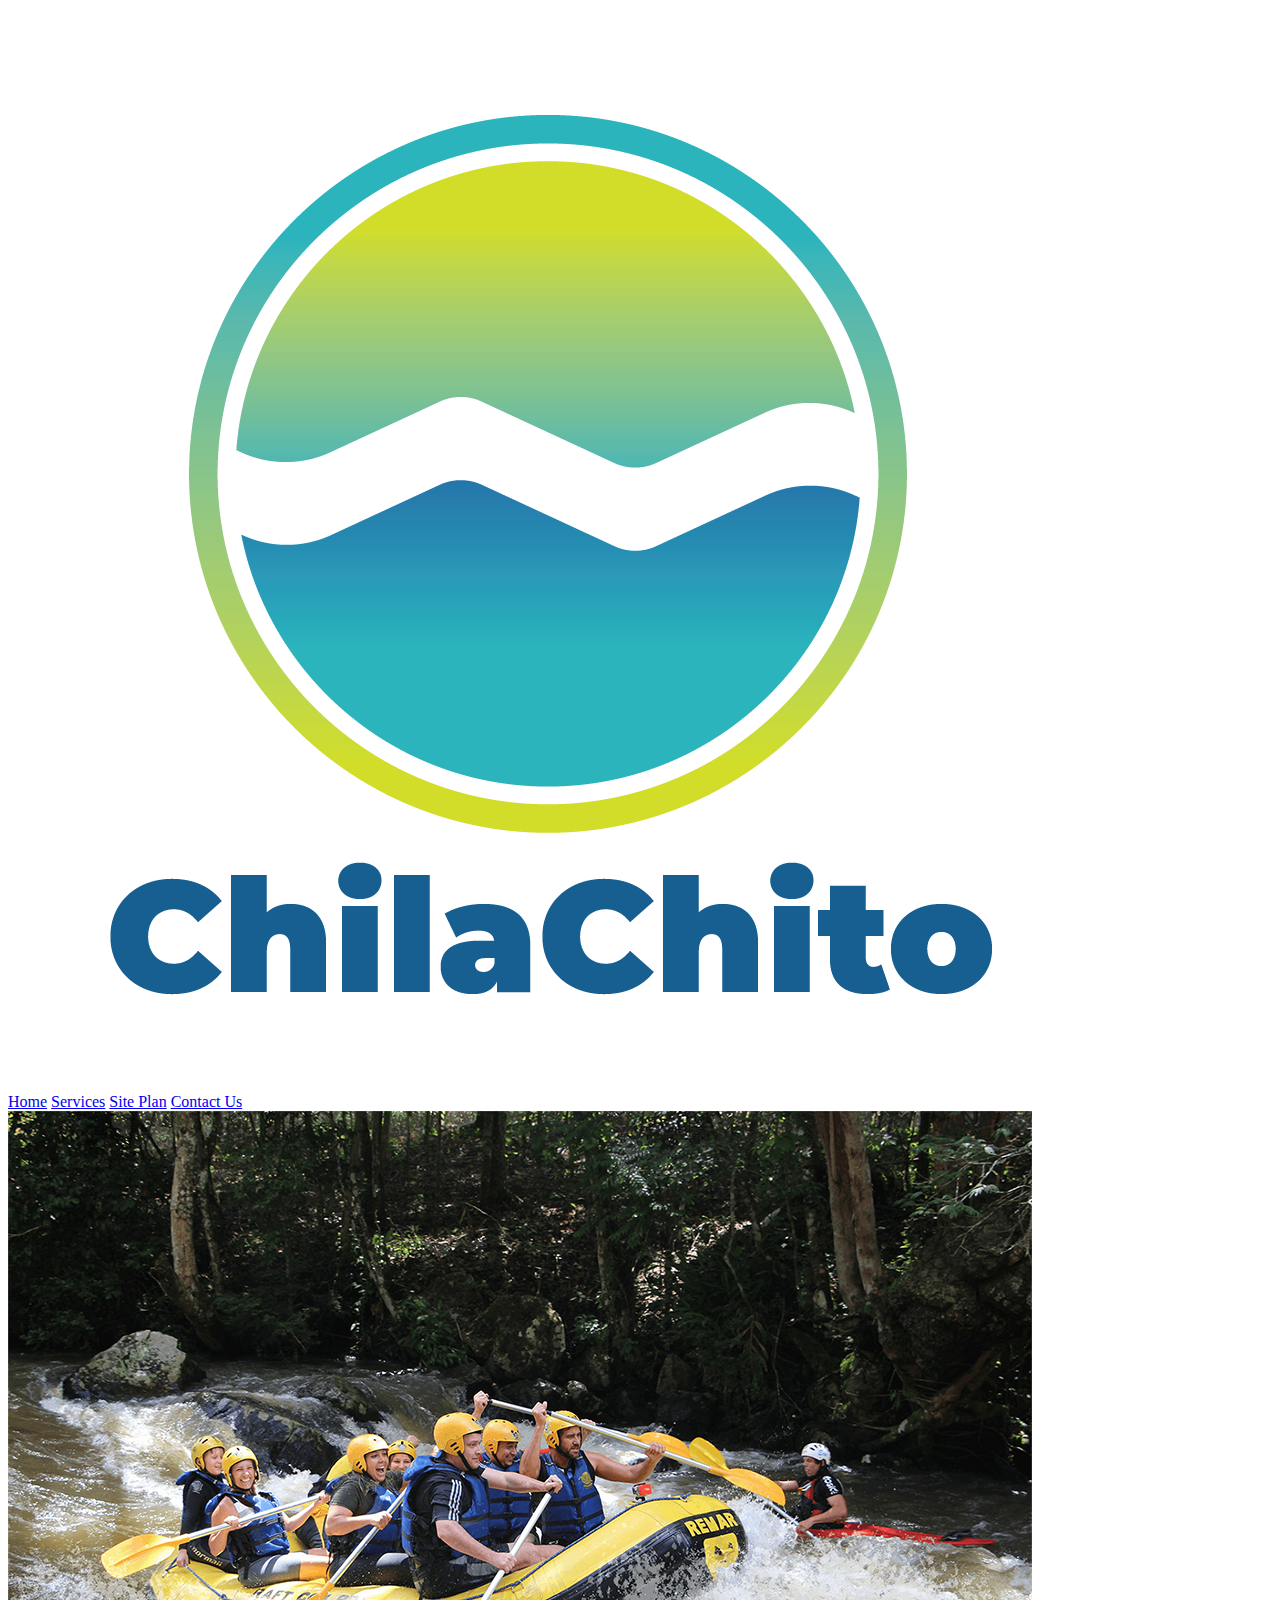
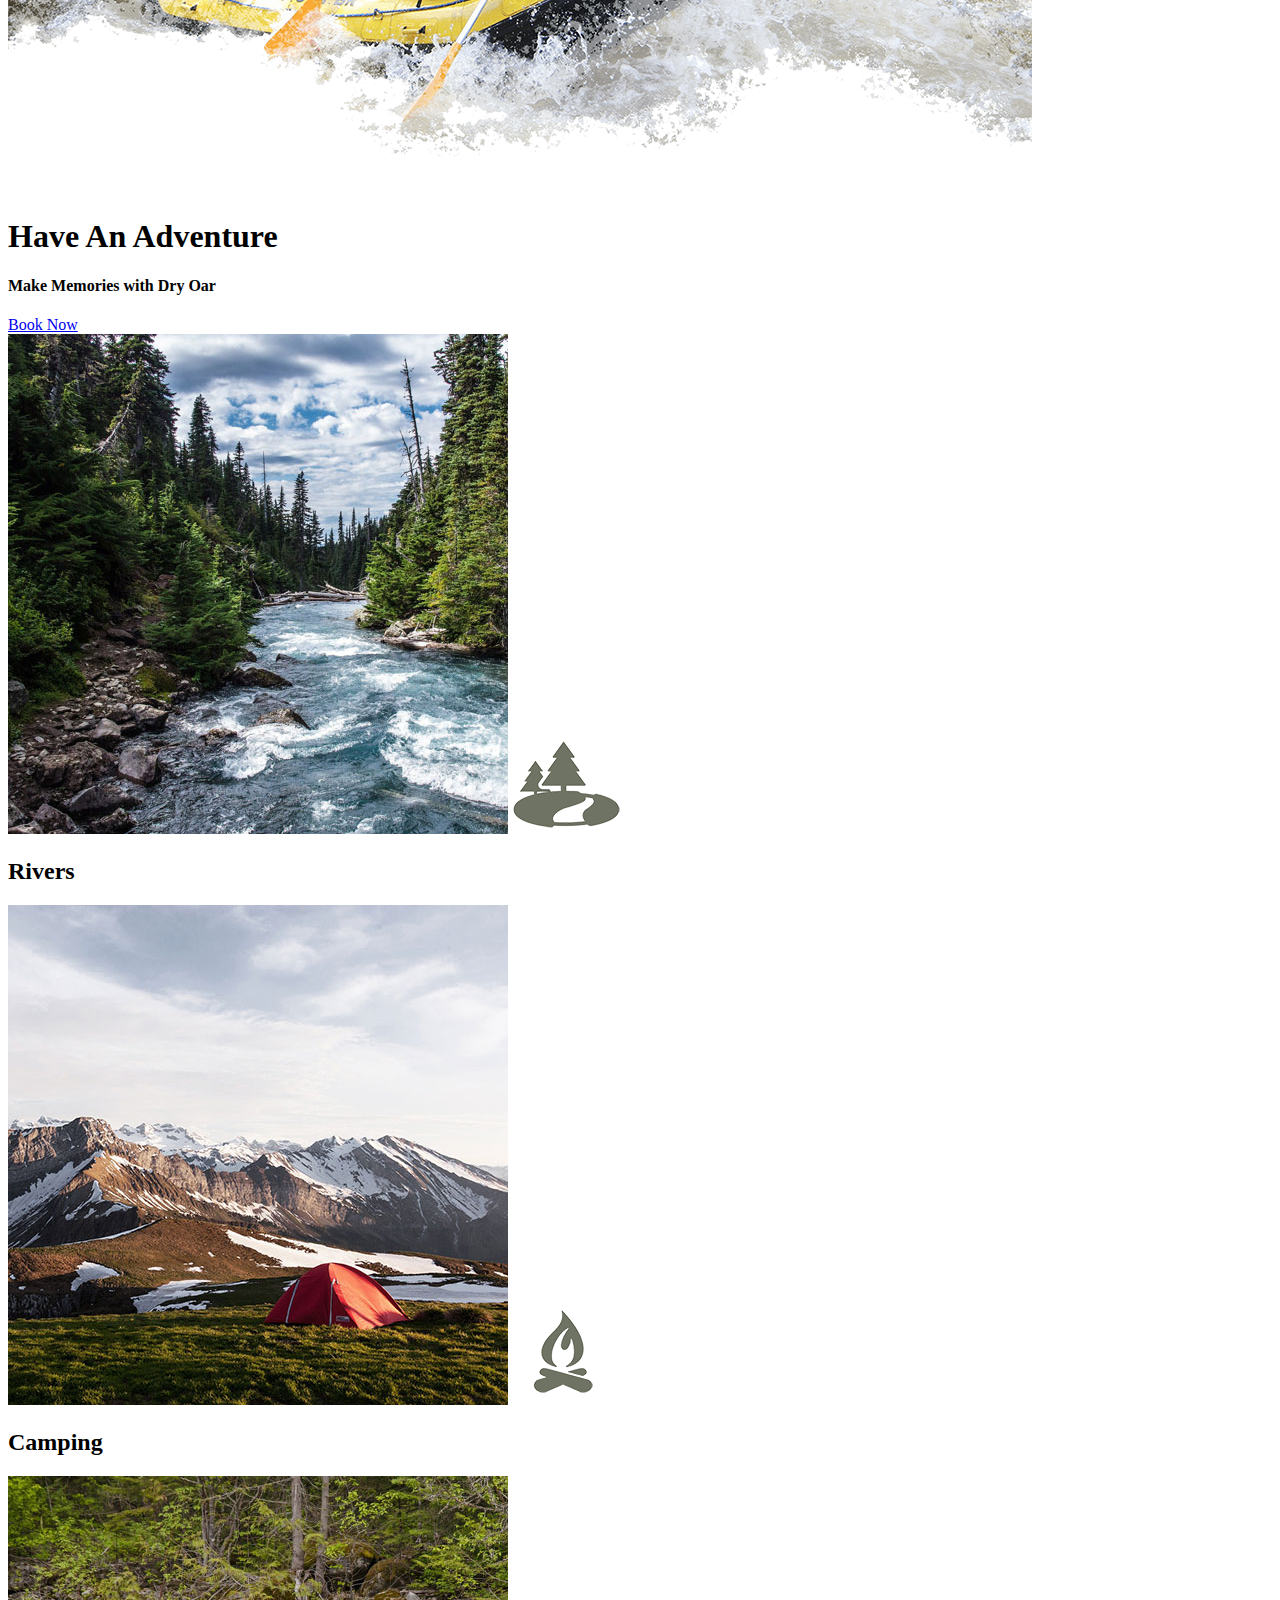
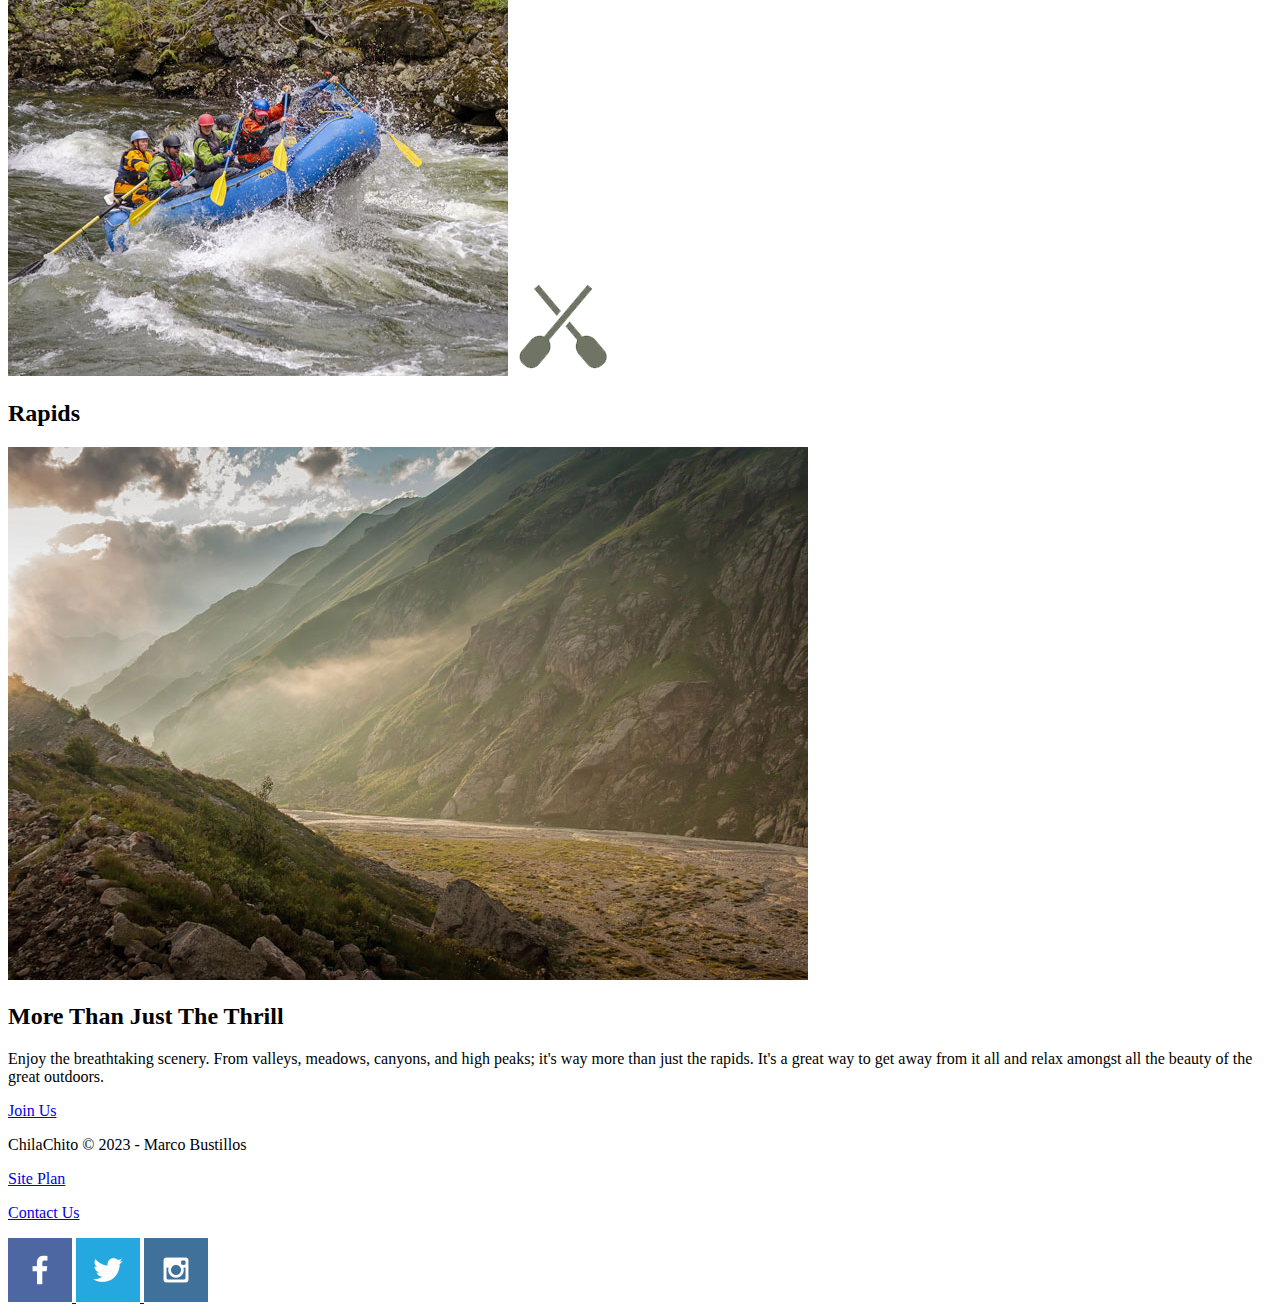
==== wwr/index.html @ 16c6e82c "Week 02 working in the index.html layout" ====
<!DOCTYPE html>
<html lang="en">
<head>
  <meta charset="UTF-8">
  <meta http-equiv="X-UA-Compatible" content="IE=edge">
  <meta name="viewport" content="width=device-width, initial-scale=1.0">
  <title>ChilaChito | Home</title>
</head>
<body>
  <header>
    <a href="index.html">
      <img src="img/logo.png" alt="ChilaChito Logo" class="logo">
    </a>
    <nav>
      <a href="index.html">Home</a>
      <a href="#">Services</a>
      <a href="site-plan-rafting.html">Site Plan</a>
      <a href="contactus.html">Contact Us</a>
    </nav>
  </header>
  <div id="hero">
    <div id="hero-box">
        <img id="hero-img" src="img/hero.png" alt="People enjoying white water rafting">
    </div>
    <section id="hero-msg">
        <h1 class="home-title">Have An Adventure</h1>
        <h4>Make Memories with Dry Oar </h4>
        <div class='button-box'>
            <a class='book' href="contactus.html">Book Now</a>
        </div>
    </section>
  </div>
  <main class="home-grid">
    <section class="rivers-card">
        <img class="card-img" src="img/rivers.jpg" alt="river in forest">
        <img class="icon" src="img/river_icon.png" alt="river icon">
        <h2>Rivers</h2>
    </section>
    <section class="camping-card">
        <img class="card-img" src="img/camping.jpg" alt="tent in mountains">
        <img class="icon" src="img/fire_icon.png" alt="fire icon">
        <h2>Camping</h2>
    </section>
    <section class="rapids-card">
        <img class="card-img" src="img/rapids.jpg" alt="rafting boat">
        <img class="icon" src="img/oars.png" alt="oars icon">
        <h2>Rapids</h2>
    </section>
    <img class="mountains" src="img/mountains.jpg" alt="Misty mountains">
    <section class="msg">
        <h2>More Than Just The Thrill</h2>
        <p>Enjoy the breathtaking scenery. From valleys, meadows, canyons, and high peaks; it's way more than just the rapids. It's a great way to get away from it all and relax amongst all the beauty of the great outdoors. </p>
        <a class='join' href="rivers.html">Join Us</a>
    </section>
  </main>
  <footer>
    <p>ChilaChito &copy; 2023 - Marco Bustillos</p>
    <p><a href="site-plan-rafting.html">Site Plan</a></p>
    <p><a href="contactus.html">Contact Us</a></p>
    <div class="social">
        <a href="https://facebook.com">
            <img src="img/facebook.png" alt="fb icon">
        </a>
        <a href="https://twitter.com">
            <img src="img/twitter.png" alt="twitter icon">
        </a>
        <a href="https://instagram.com">
            <img src="img/instagram.png" alt="instagram icon">
        </a>
    </div>
  </footer>
</body>
</html>
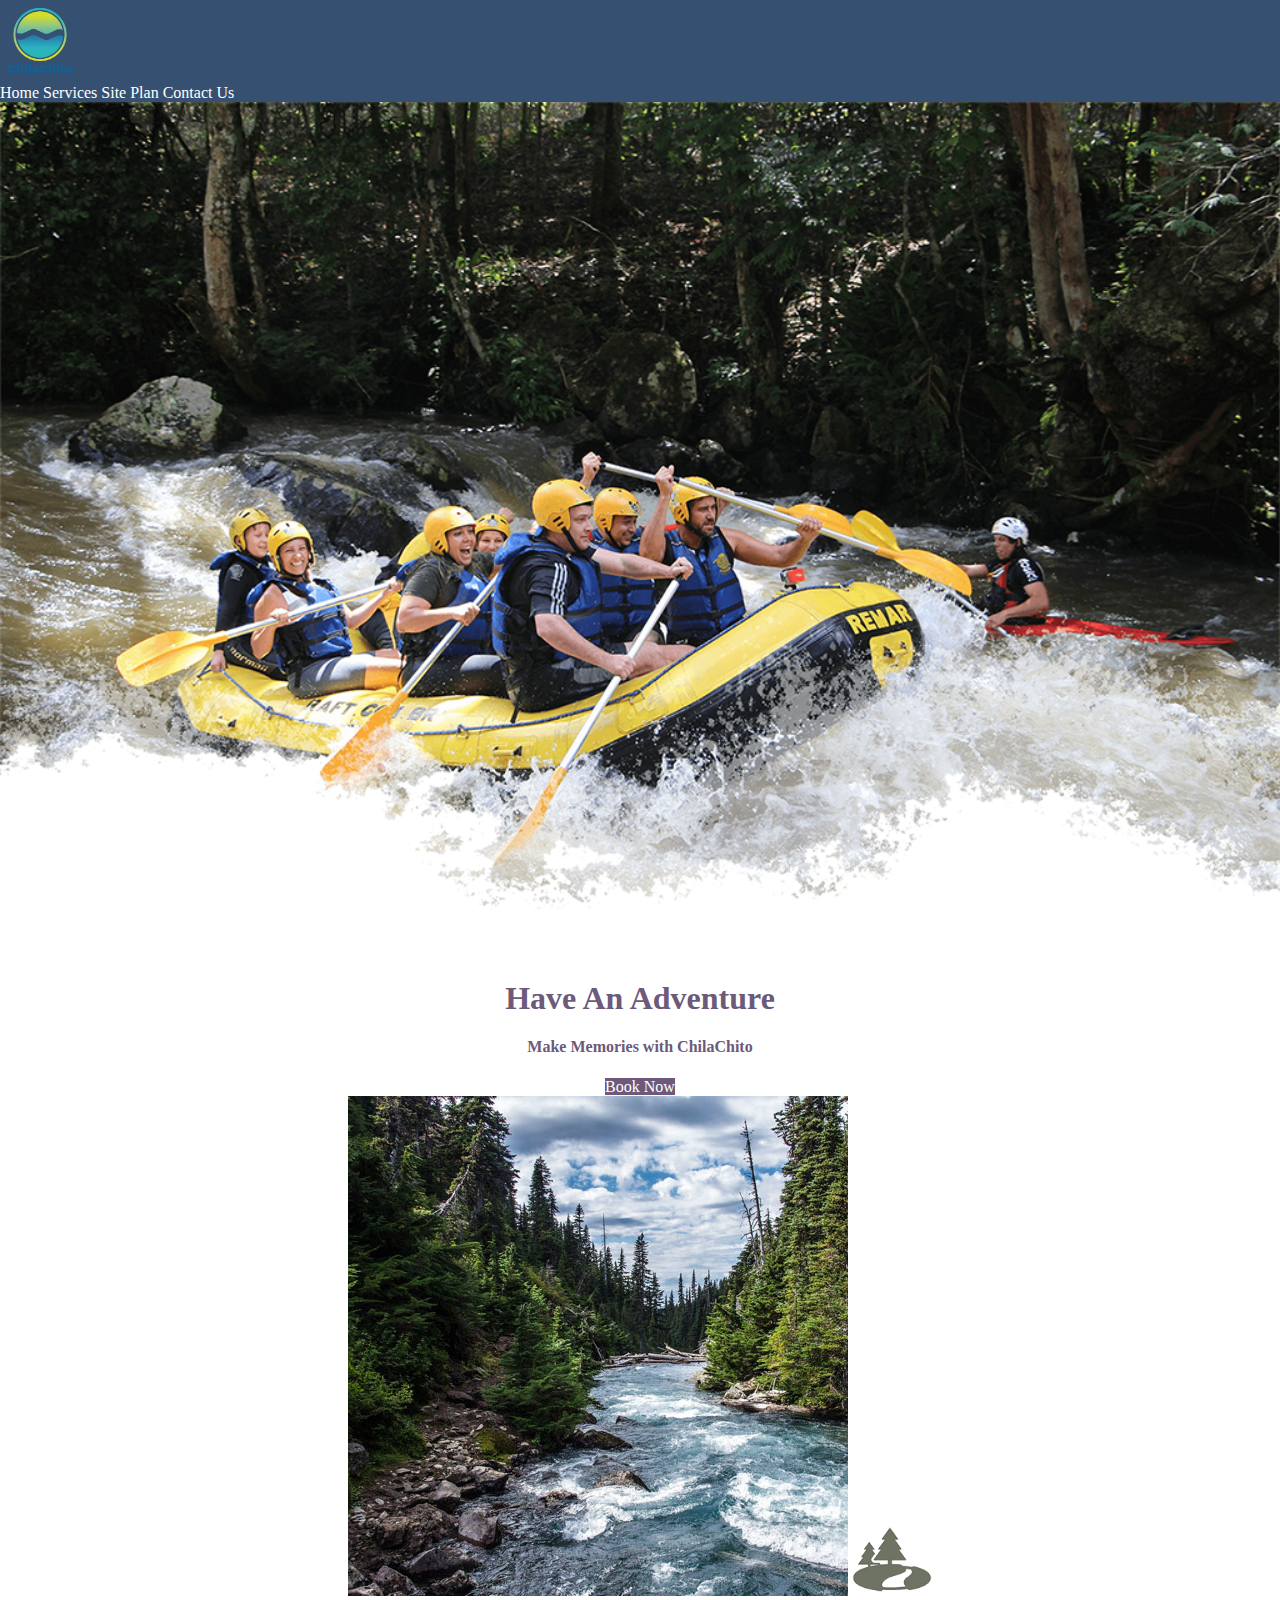
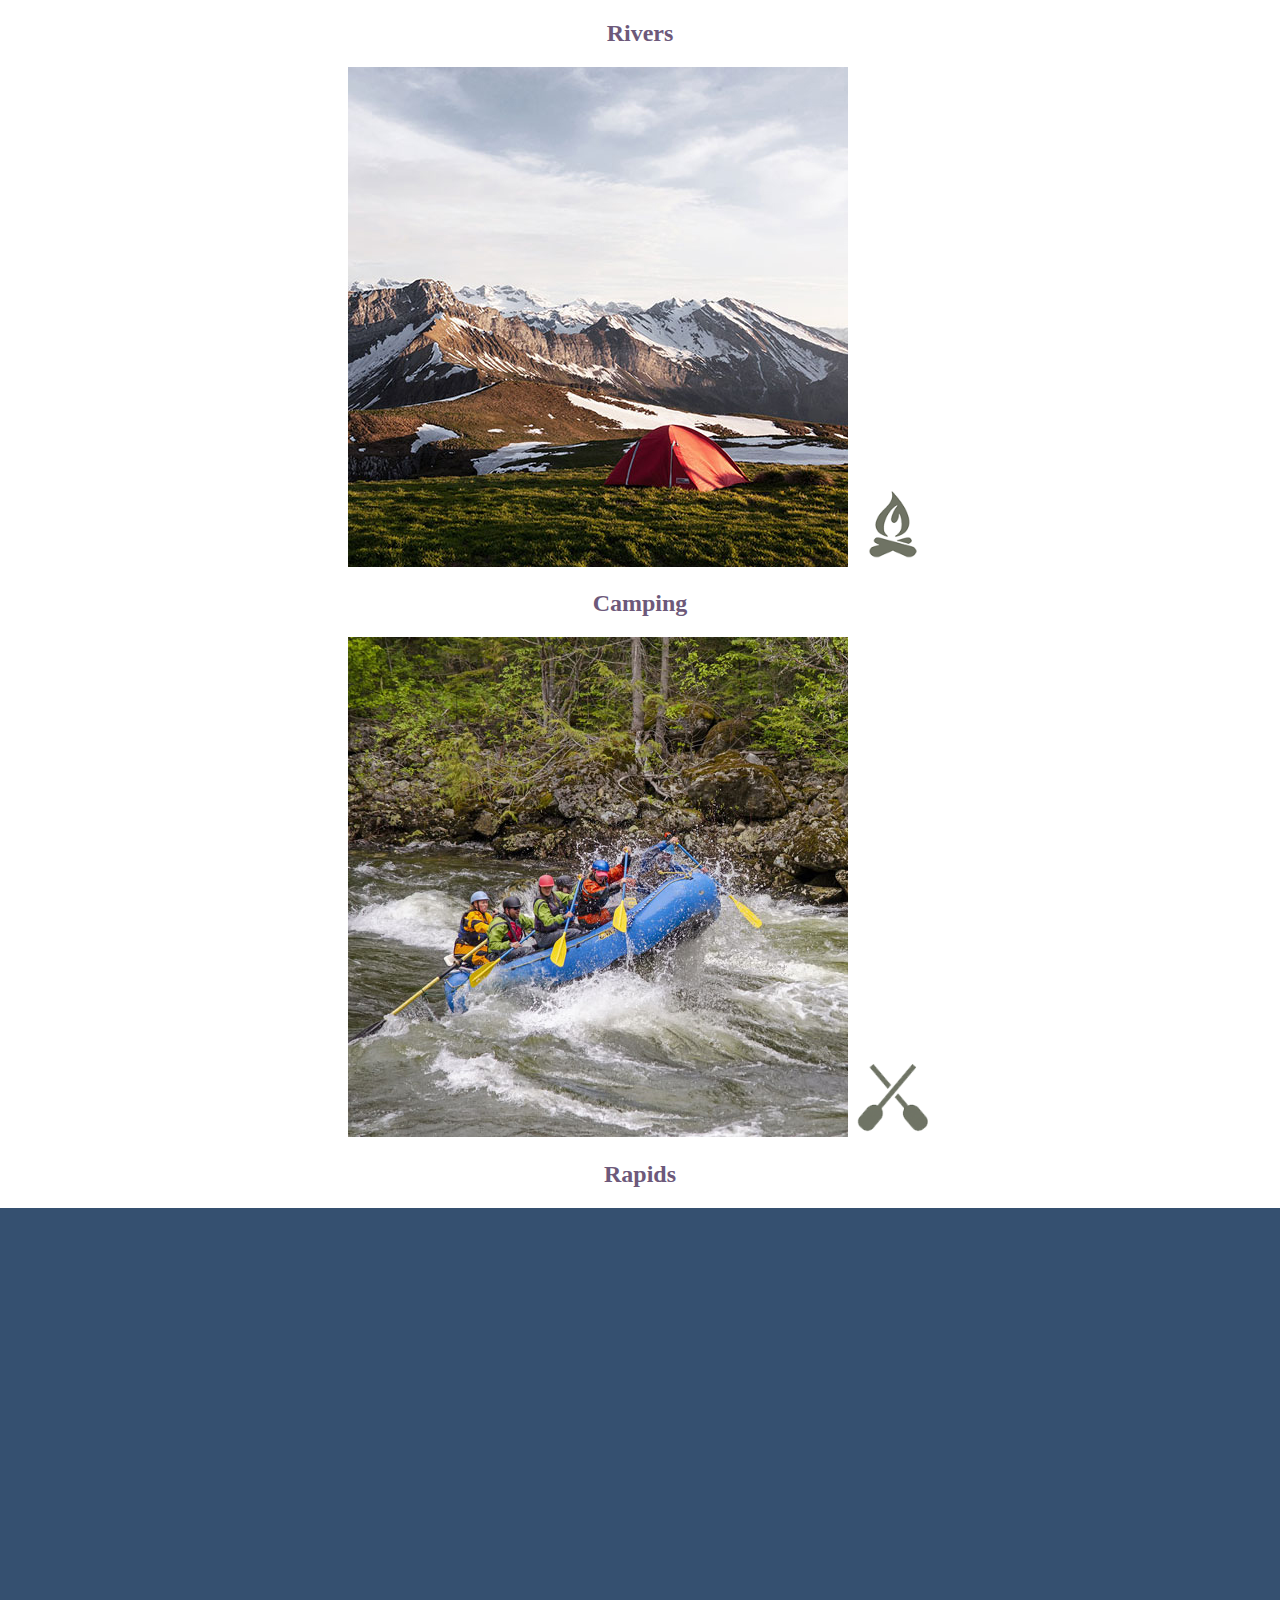
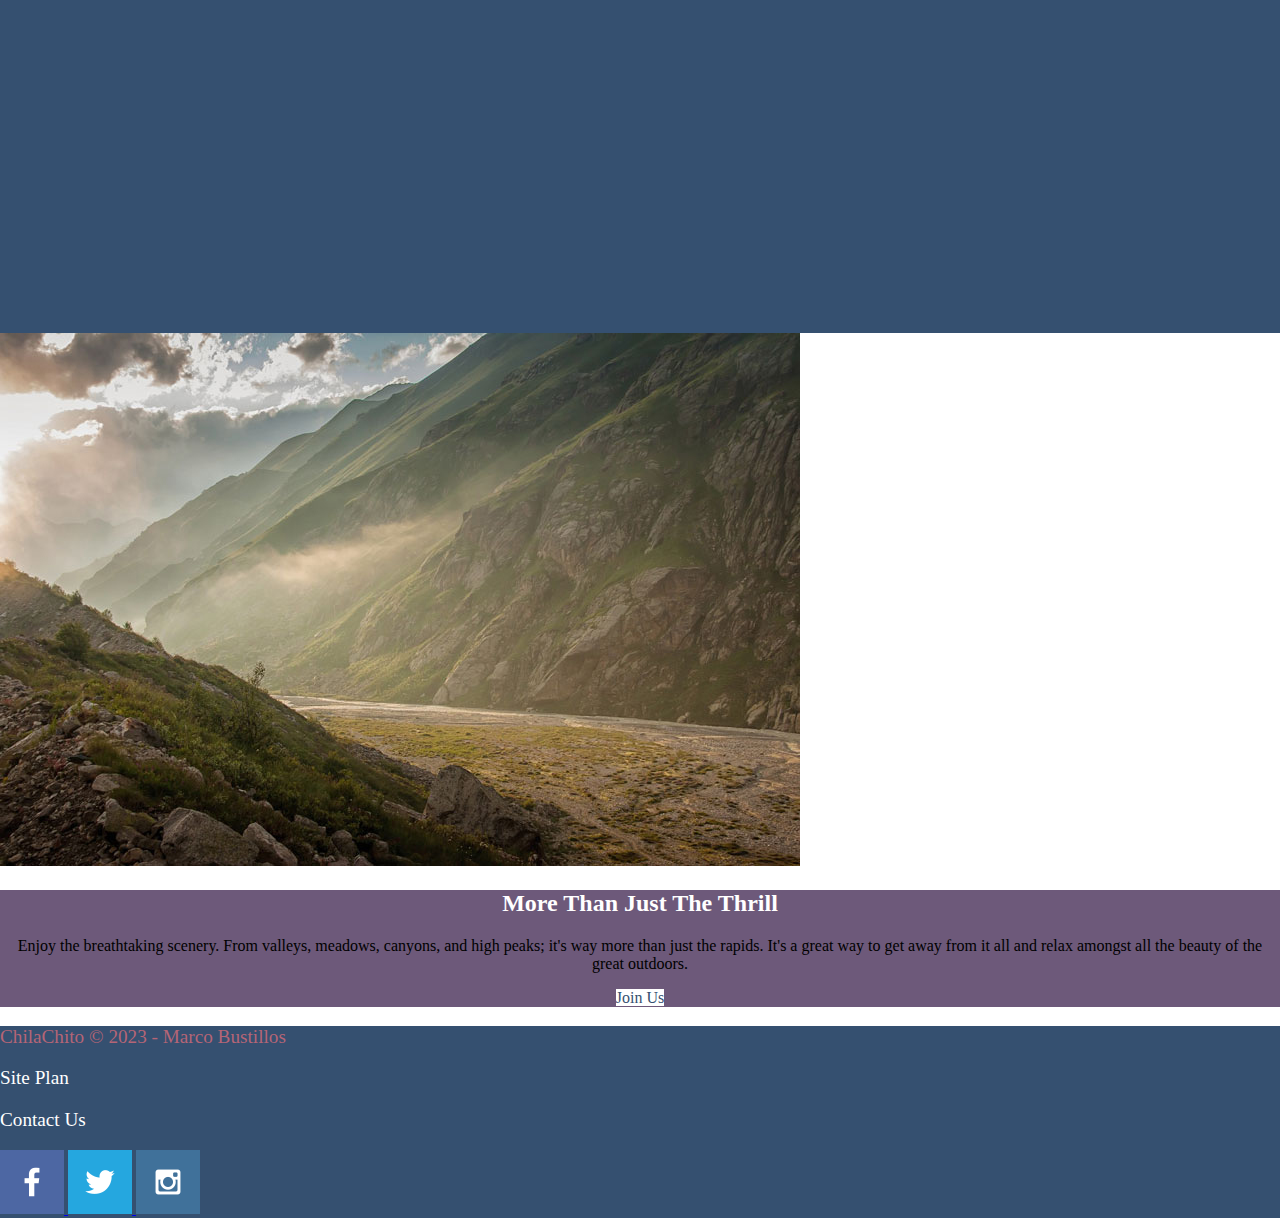
==== commit 604a11f2: "Working on styles of index" ====
--- a/wwr/index.html
+++ b/wwr/index.html
@@ -5,69 +5,73 @@
   <meta http-equiv="X-UA-Compatible" content="IE=edge">
   <meta name="viewport" content="width=device-width, initial-scale=1.0">
   <title>ChilaChito | Home</title>
+  <link rel="stylesheet" href="styles/styles.css">
 </head>
 <body>
-  <header>
-    <a href="index.html">
-      <img src="img/logo.png" alt="ChilaChito Logo" class="logo">
-    </a>
-    <nav>
-      <a href="index.html">Home</a>
-      <a href="#">Services</a>
-      <a href="site-plan-rafting.html">Site Plan</a>
-      <a href="contactus.html">Contact Us</a>
-    </nav>
-  </header>
-  <div id="hero">
-    <div id="hero-box">
-        <img id="hero-img" src="img/hero.png" alt="People enjoying white water rafting">
+  <div id="content">
+    <header>
+      <a href="index.html">
+        <img src="img/logo.png" alt="ChilaChito Logo" class="logo">
+      </a>
+      <nav>
+        <a href="index.html">Home</a>
+        <a href="#">Services</a>
+        <a href="site-plan-rafting.html">Site Plan</a>
+        <a href="contactus.html">Contact Us</a>
+      </nav>
+    </header>
+    <div id="hero">
+      <div id="hero-box">
+          <img id="hero-img" src="img/hero.png" alt="People enjoying white water rafting">
+      </div>
+      <section id="hero-msg">
+          <h1 class="home-title">Have An Adventure</h1>
+          <h4>Make Memories with ChilaChito</h4>
+          <div class='button-box'>
+              <a class='book' href="contactus.html">Book Now</a>
+          </div>
+      </section>
     </div>
-    <section id="hero-msg">
-        <h1 class="home-title">Have An Adventure</h1>
-        <h4>Make Memories with Dry Oar </h4>
-        <div class='button-box'>
-            <a class='book' href="contactus.html">Book Now</a>
-        </div>
-    </section>
+    <main class="home-grid">
+      <section class="rivers-card">
+          <img class="card-img" src="img/rivers.jpg" alt="river in forest">
+          <img class="icon" src="img/river_icon.png" alt="river icon">
+          <h2>Rivers</h2>
+      </section>
+      <section class="camping-card">
+          <img class="card-img" src="img/camping.jpg" alt="tent in mountains">
+          <img class="icon" src="img/fire_icon.png" alt="fire icon">
+          <h2>Camping</h2>
+      </section>
+      <section class="rapids-card">
+          <img class="card-img" src="img/rapids.jpg" alt="rafting boat">
+          <img class="icon" src="img/oars.png" alt="oars icon">
+          <h2>Rapids</h2>
+      </section>
+      <div id="background"></div>
+      <img class="mountains" src="img/mountains.jpg" alt="Misty mountains">
+      <section class="msg">
+          <h2>More Than Just The Thrill</h2>
+          <p>Enjoy the breathtaking scenery. From valleys, meadows, canyons, and high peaks; it's way more than just the rapids. It's a great way to get away from it all and relax amongst all the beauty of the great outdoors. </p>
+          <a class='join' href="rivers.html">Join Us</a>
+      </section>
+    </main>
+    <footer>
+      <p>ChilaChito &copy; 2023 - Marco Bustillos</p>
+      <p><a href="site-plan-rafting.html">Site Plan</a></p>
+      <p><a href="contactus.html">Contact Us</a></p>
+      <div class="social">
+          <a href="https://facebook.com" target="_blank">
+              <img src="img/facebook.png" alt="fb icon">
+          </a>
+          <a href="https://twitter.com" target="_blank">
+              <img src="img/twitter.png" alt="twitter icon">
+          </a>
+          <a href="https://instagram.com" target="_blank">
+              <img src="img/instagram.png" alt="instagram icon">
+          </a>
+      </div>
+    </footer>
   </div>
-  <main class="home-grid">
-    <section class="rivers-card">
-        <img class="card-img" src="img/rivers.jpg" alt="river in forest">
-        <img class="icon" src="img/river_icon.png" alt="river icon">
-        <h2>Rivers</h2>
-    </section>
-    <section class="camping-card">
-        <img class="card-img" src="img/camping.jpg" alt="tent in mountains">
-        <img class="icon" src="img/fire_icon.png" alt="fire icon">
-        <h2>Camping</h2>
-    </section>
-    <section class="rapids-card">
-        <img class="card-img" src="img/rapids.jpg" alt="rafting boat">
-        <img class="icon" src="img/oars.png" alt="oars icon">
-        <h2>Rapids</h2>
-    </section>
-    <img class="mountains" src="img/mountains.jpg" alt="Misty mountains">
-    <section class="msg">
-        <h2>More Than Just The Thrill</h2>
-        <p>Enjoy the breathtaking scenery. From valleys, meadows, canyons, and high peaks; it's way more than just the rapids. It's a great way to get away from it all and relax amongst all the beauty of the great outdoors. </p>
-        <a class='join' href="rivers.html">Join Us</a>
-    </section>
-  </main>
-  <footer>
-    <p>ChilaChito &copy; 2023 - Marco Bustillos</p>
-    <p><a href="site-plan-rafting.html">Site Plan</a></p>
-    <p><a href="contactus.html">Contact Us</a></p>
-    <div class="social">
-        <a href="https://facebook.com">
-            <img src="img/facebook.png" alt="fb icon">
-        </a>
-        <a href="https://twitter.com">
-            <img src="img/twitter.png" alt="twitter icon">
-        </a>
-        <a href="https://instagram.com">
-            <img src="img/instagram.png" alt="instagram icon">
-        </a>
-    </div>
-  </footer>
 </body>
 </html>--- a/wwr/styles/styles.css
+++ b/wwr/styles/styles.css
@@ -0,0 +1,100 @@
+#content {
+  max-width: 1600px;
+  margin: 0 auto;
+}
+
+nav a,
+#hero-msg h1,
+#hero-msg h4,
+.button-box,
+main section {
+  text-align: center;
+}
+
+#background {
+  height: 725px;
+}
+
+body {
+  background: #FFFFFF;
+  margin: 0;
+}
+
+h1,
+h2,
+h3,
+h4,
+h5,
+h6 {
+  color: #6d597a;
+}
+
+header {
+  background: #355070;
+}
+header .logo {
+  width: 80px;
+}
+
+nav a {
+  text-align: center;
+  text-decoration: none;
+  color: #FFFFFF;
+}
+nav a:hover {
+  background: #6d597a;
+}
+
+.icon {
+  width: 80px;
+}
+
+.book,
+.join {
+  background: #6d597a;
+  color: #FFFFFF;
+  text-align: center;
+  text-decoration: none;
+}
+.book:hover,
+.join:hover {
+  background: #b56576;
+}
+
+#hero-img {
+  width: 100%;
+}
+
+#background {
+  background: #355070;
+}
+
+.msg {
+  background: #6d597a;
+}
+.msg h2 {
+  color: #FFFFFF;
+}
+.msg .join {
+  background: #FFFFFF;
+  color: #355070;
+}
+.msg .join:hover {
+  background: #355070;
+  color: #FFFFFF;
+}
+
+footer {
+  background: #355070;
+}
+footer p {
+  color: #b56576;
+  font-size: 1.2em;
+}
+footer p a {
+  color: #FFFFFF;
+  text-decoration: none;
+}
+footer p a:hover {
+  text-decoration: underline;
+}
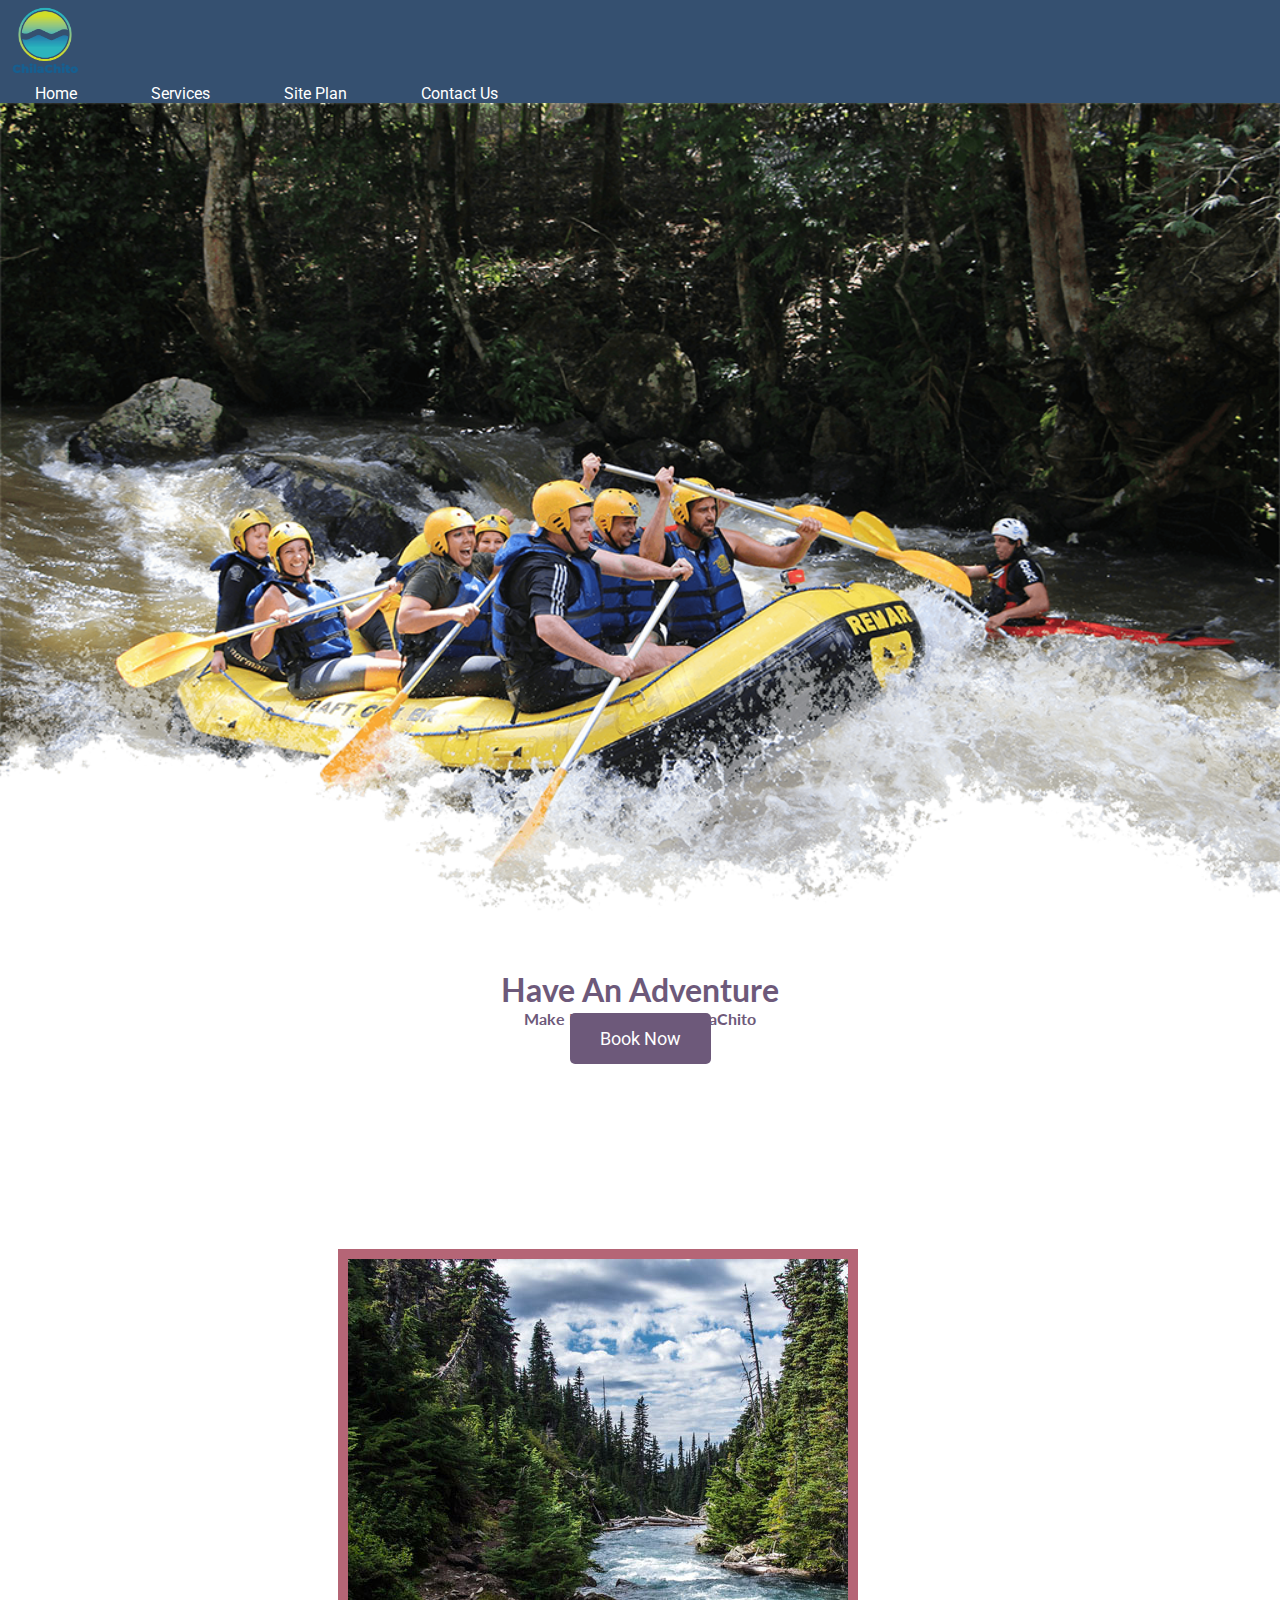
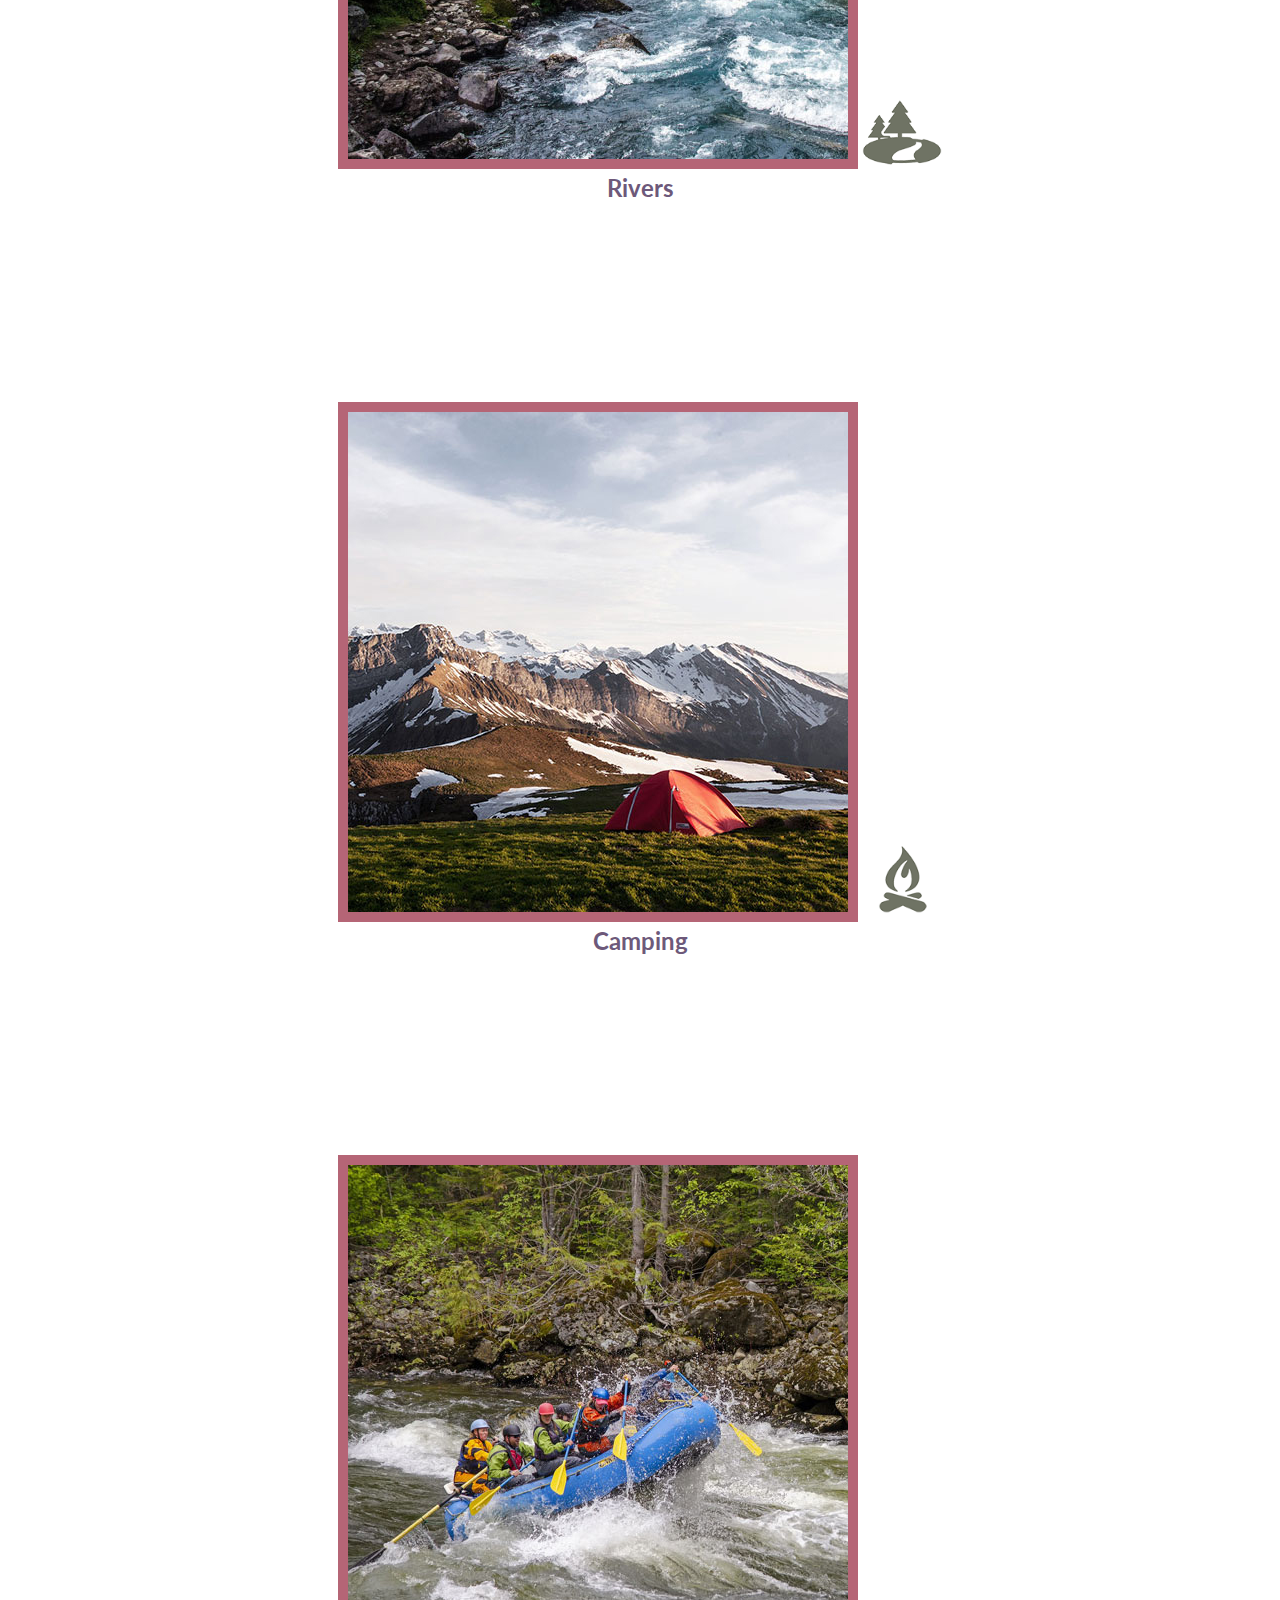
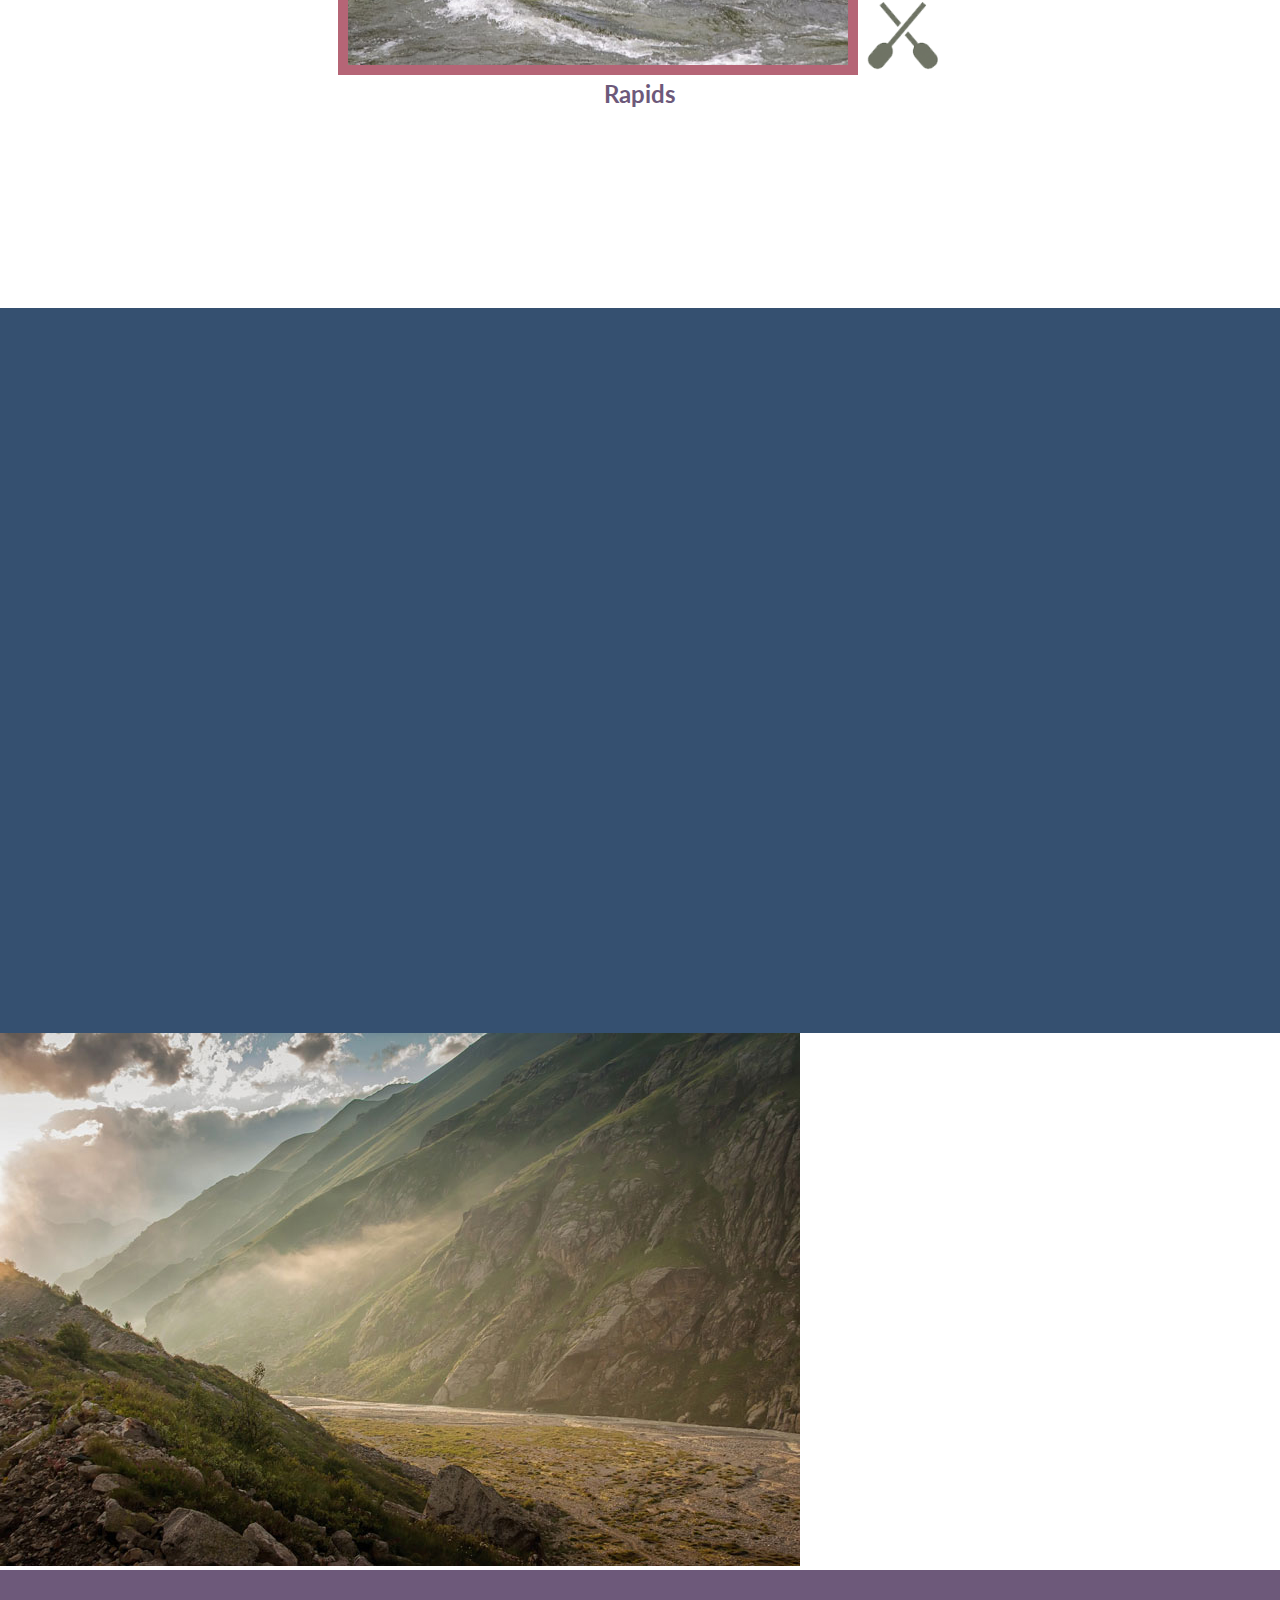
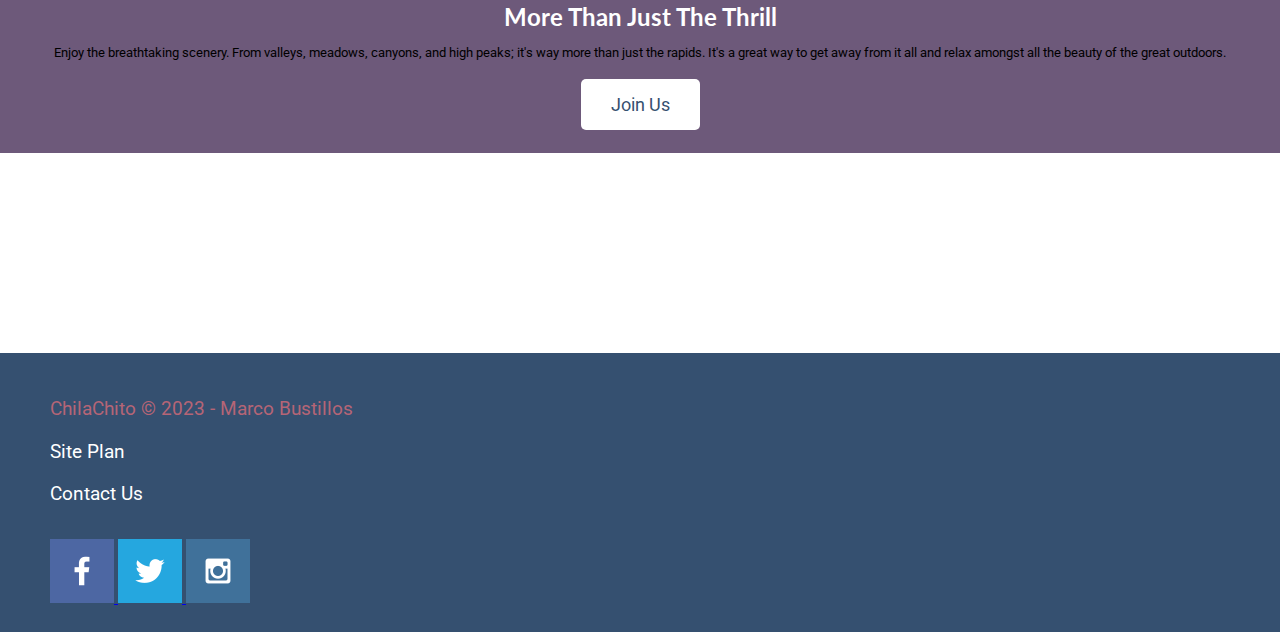
==== commit 14bdfc81: "Week 05 Add Styles" ====
--- a/wwr/index.html
+++ b/wwr/index.html
@@ -10,7 +10,7 @@
 <body>
   <div id="content">
     <header>
-      <a href="index.html">
+      <a href="index.html" id="logo__link">
         <img src="img/logo.png" alt="ChilaChito Logo" class="logo">
       </a>
       <nav>
--- a/wwr/styles/styles.css
+++ b/wwr/styles/styles.css
@@ -1,6 +1,89 @@
+@import url("https://fonts.googleapis.com/css2?family=Lato&family=Roboto&display=swap");
 #content {
   max-width: 1600px;
   margin: 0 auto;
+}
+
+body {
+  background: #FFFFFF;
+  margin: 0;
+  padding: 0;
+  font-family: "Roboto", sans-serif;
+}
+body h1,
+body h2,
+body h3,
+body h4,
+body h5,
+body h6 {
+  color: #6d597a;
+  margin: 0;
+  font-family: "Lato", sans-serif;
+}
+
+header {
+  background: #355070;
+}
+header #logo__link {
+  padding: 5px;
+}
+header .logo {
+  width: 80px;
+}
+header nav a {
+  text-align: center;
+  text-decoration: none;
+  color: #FFFFFF;
+  padding: 35px;
+}
+header nav a:hover {
+  background: #6d597a;
+}
+
+#hero-img {
+  width: 100%;
+}
+
+.home-title {
+  font-size: 2em;
+  margin-top: 10px;
+}
+.home-grid .rivers-card,
+.home-grid .camping-card,
+.home-grid .rapids-card {
+  margin: 200px 0;
+}
+.home-grid .rivers-card .card-img,
+.home-grid .camping-card .card-img,
+.home-grid .rapids-card .card-img {
+  border: 10px solid #b56576;
+}
+.home-grid .icon {
+  width: 80px;
+  padding-top: 10px;
+}
+.home-grid #background {
+  height: 725px;
+}
+.home-grid .msg {
+  background: #6d597a;
+  line-height: 1.5em;
+  padding: 35px;
+}
+.home-grid .msg p {
+  font-size: 0.8em;
+  padding-bottom: 15px;
+}
+.home-grid .msg h2 {
+  color: #FFFFFF;
+}
+.home-grid .msg .join {
+  background: #FFFFFF;
+  color: #355070;
+}
+.home-grid .msg .join:hover {
+  background: #355070;
+  color: #FFFFFF;
 }
 
 nav a,
@@ -11,81 +94,34 @@
   text-align: center;
 }
 
-#background {
-  height: 725px;
-}
-
-body {
-  background: #FFFFFF;
-  margin: 0;
-}
-
-h1,
-h2,
-h3,
-h4,
-h5,
-h6 {
-  color: #6d597a;
-}
-
-header {
-  background: #355070;
-}
-header .logo {
-  width: 80px;
-}
-
-nav a {
-  text-align: center;
-  text-decoration: none;
-  color: #FFFFFF;
-}
-nav a:hover {
-  background: #6d597a;
-}
-
-.icon {
-  width: 80px;
+main section img {
+  box-sizing: border-box;
 }
 
 .book,
 .join {
+  border-radius: 5px;
+  font-size: 18px;
   background: #6d597a;
   color: #FFFFFF;
   text-align: center;
   text-decoration: none;
+  padding: 15px 30px;
+  margin-top: 50px;
 }
 .book:hover,
 .join:hover {
   background: #b56576;
 }
 
-#hero-img {
-  width: 100%;
-}
-
 #background {
   background: #355070;
 }
 
-.msg {
-  background: #6d597a;
-}
-.msg h2 {
-  color: #FFFFFF;
-}
-.msg .join {
-  background: #FFFFFF;
-  color: #355070;
-}
-.msg .join:hover {
-  background: #355070;
-  color: #FFFFFF;
-}
-
 footer {
   background: #355070;
+  padding: 25px 50px;
+  margin-top: 200px;
 }
 footer p {
   color: #b56576;
@@ -98,3 +134,6 @@
 footer p a:hover {
   text-decoration: underline;
 }
+footer .social img {
+  padding-top: 15px;
+}
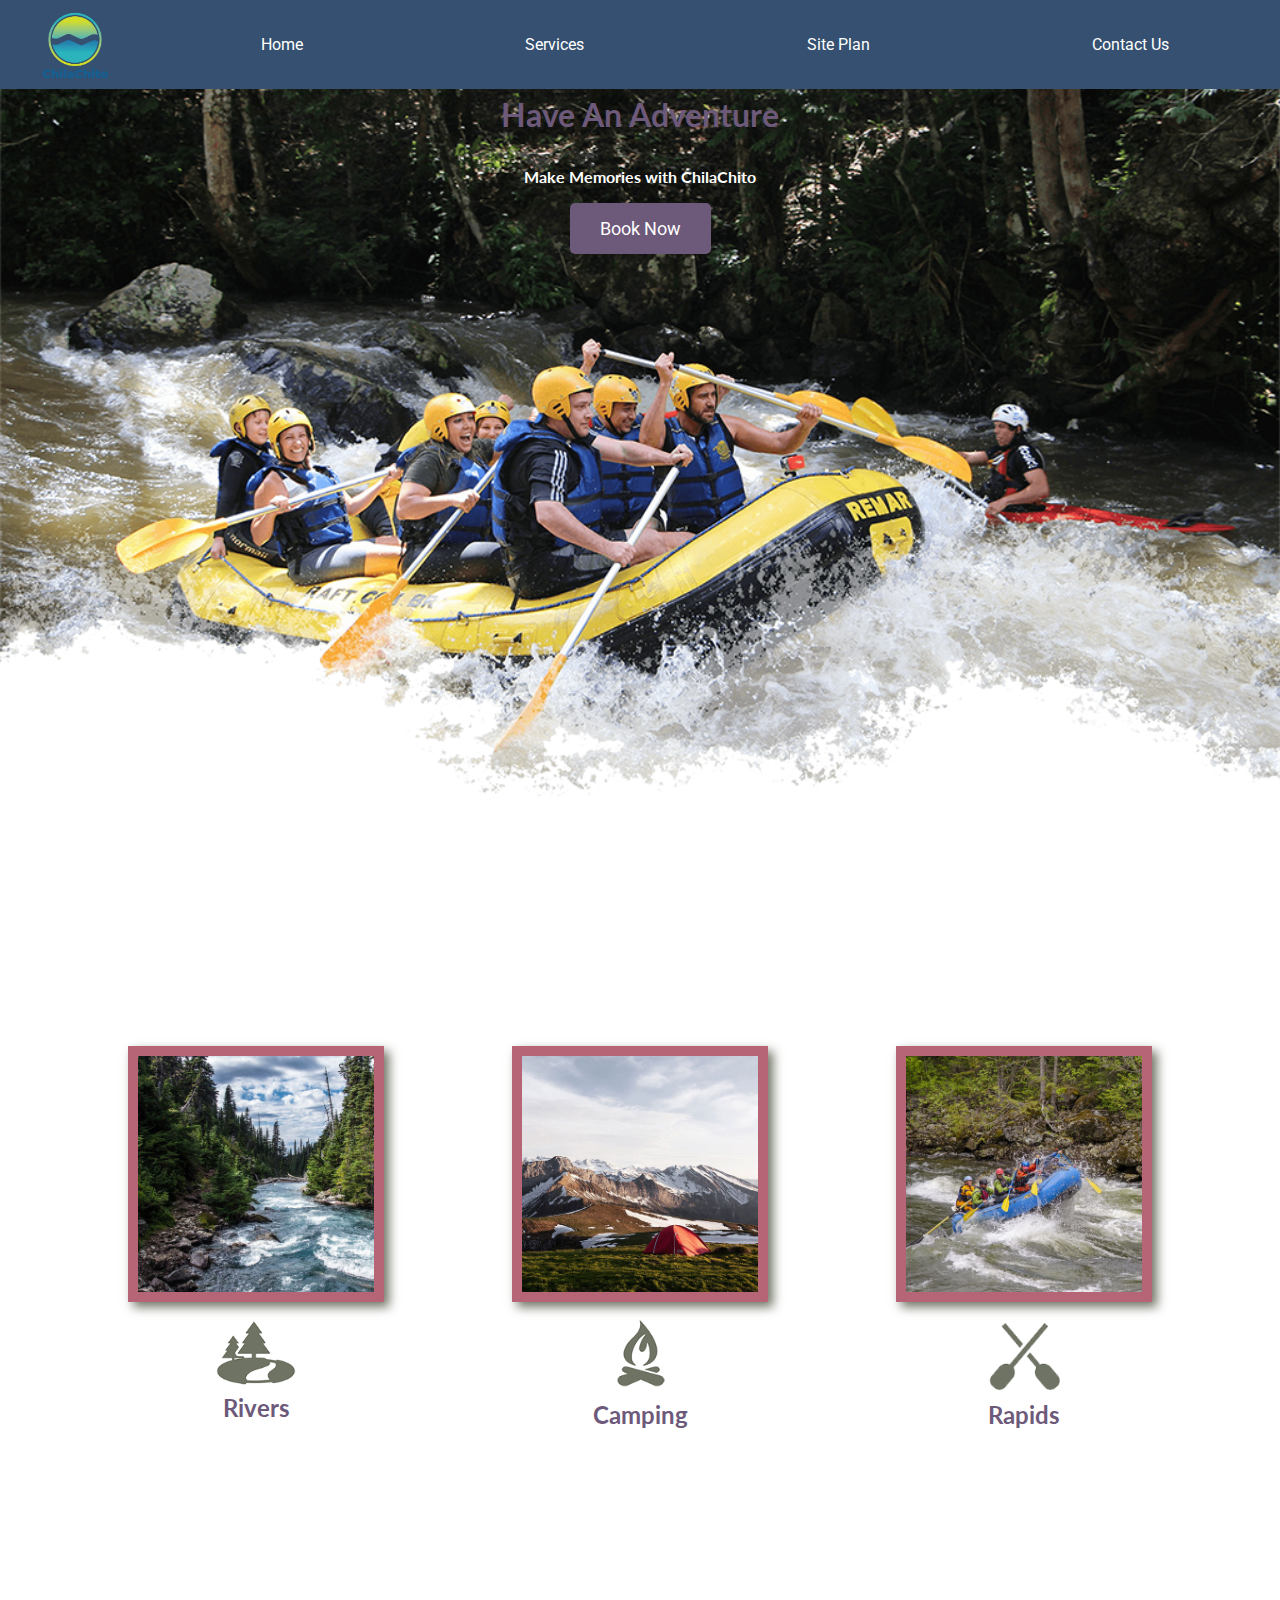
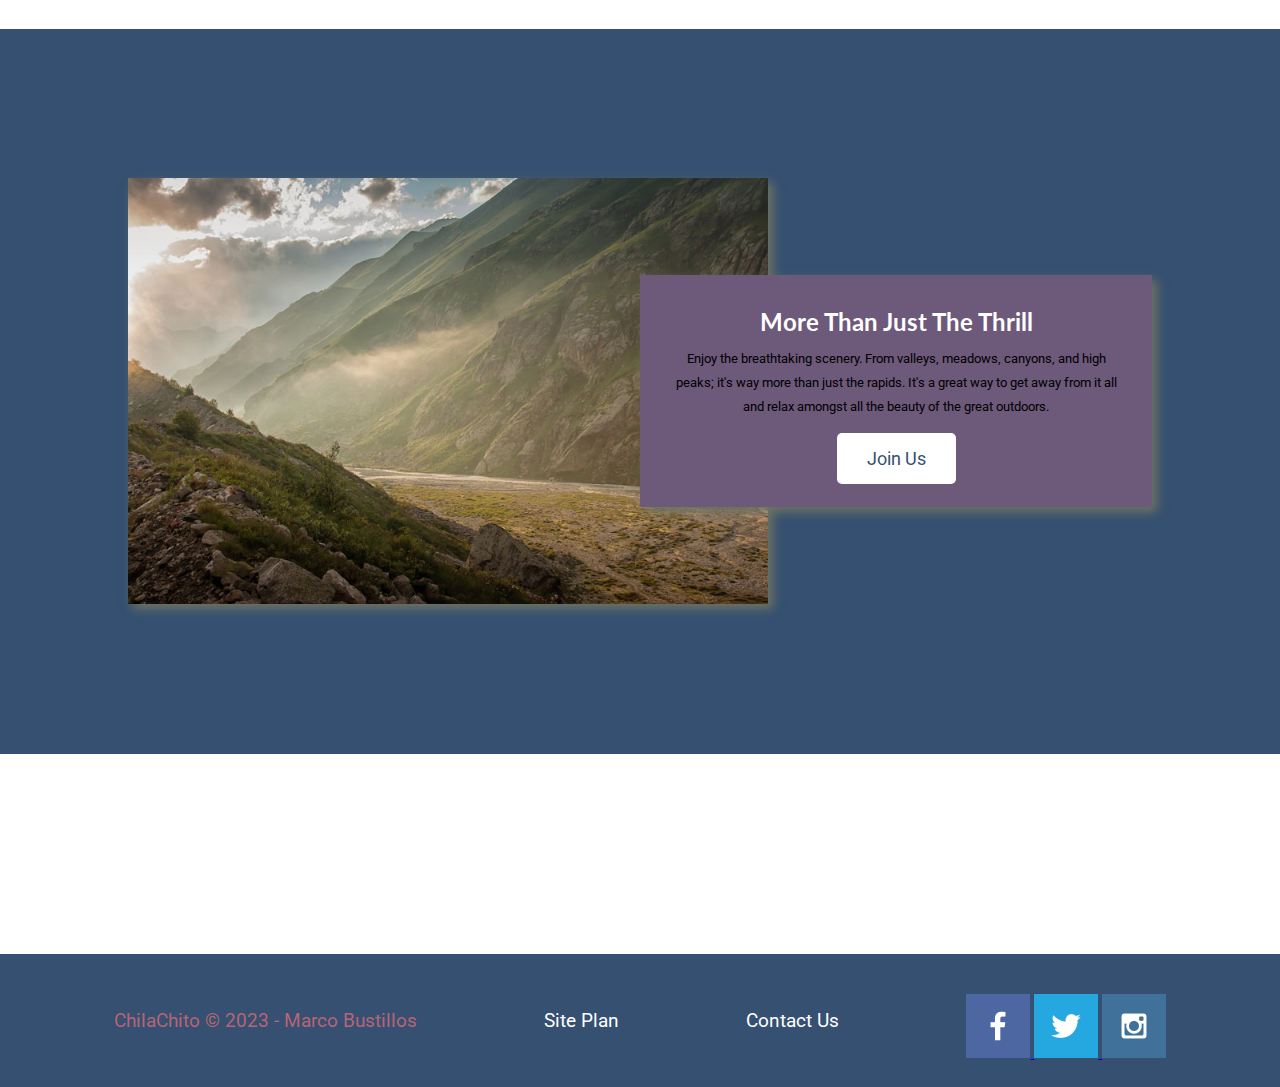
==== commit d1e19b51: "Week 07" ====
--- a/wwr/index.html
+++ b/wwr/index.html
@@ -15,7 +15,7 @@
       </a>
       <nav>
         <a href="index.html">Home</a>
-        <a href="#">Services</a>
+        <a href="services.html">Services</a>
         <a href="site-plan-rafting.html">Site Plan</a>
         <a href="contactus.html">Contact Us</a>
       </nav>
@@ -55,7 +55,7 @@
           <p>Enjoy the breathtaking scenery. From valleys, meadows, canyons, and high peaks; it's way more than just the rapids. It's a great way to get away from it all and relax amongst all the beauty of the great outdoors. </p>
           <a class='join' href="rivers.html">Join Us</a>
       </section>
-    </main>
+  </main>
     <footer>
       <p>ChilaChito &copy; 2023 - Marco Bustillos</p>
       <p><a href="site-plan-rafting.html">Site Plan</a></p>
--- a/wwr/styles/styles.css
+++ b/wwr/styles/styles.css
@@ -23,12 +23,20 @@
 
 header {
   background: #355070;
+  display: grid;
+  grid-template-columns: 150px auto;
 }
 header #logo__link {
-  padding: 5px;
+  padding-top: 5px;
+  justify-self: center;
+  align-self: center;
 }
 header .logo {
   width: 80px;
+}
+header nav {
+  display: flex;
+  justify-content: space-around;
 }
 header nav a {
   text-align: center;
@@ -40,6 +48,29 @@
   background: #6d597a;
 }
 
+#hero {
+  display: grid;
+  grid-template-columns: 1fr 3fr 1fr;
+  margin-top: -100px;
+}
+#hero-box {
+  grid-column: 1/4;
+  grid-row: 1/3;
+  z-index: -1;
+}
+#hero-msg {
+  grid-column: 2/3;
+  grid-row: 1/2;
+  margin-top: 100px;
+  line-height: 2em;
+}
+#hero-msg h4 {
+  margin-top: 30px;
+  color: white;
+}
+#hero-msg .button-box {
+  margin-top: 20px;
+}
 #hero-img {
   width: 100%;
 }
@@ -47,6 +78,45 @@
 .home-title {
   font-size: 2em;
   margin-top: 10px;
+}
+.home-grid {
+  display: grid;
+  grid-template-columns: repeat(10, 1fr);
+}
+.home-grid .card-img,
+.home-grid .mountains {
+  width: 100%;
+}
+.home-grid .rivers-card {
+  grid-column-start: 2;
+  grid-column-end: 4;
+  grid-row-start: 2;
+  grid-row-end: 3;
+}
+.home-grid .camping-card {
+  grid-column-start: 5;
+  grid-column-end: 7;
+  grid-row-start: 2;
+  grid-row-end: 3;
+}
+.home-grid .rapids-card {
+  grid-column-start: 8;
+  grid-column-end: 10;
+  grid-row-start: 2;
+  grid-row-end: 3;
+}
+.home-grid #background {
+  grid-column-start: 1;
+  grid-column-end: 11;
+  grid-row-start: 4;
+  grid-row-end: 9;
+}
+.home-grid .mountains {
+  grid-column-start: 2;
+  grid-column-end: 7;
+  grid-row-start: 5;
+  grid-row-end: 8;
+  box-shadow: 5px 5px 10px #6f7364;
 }
 .home-grid .rivers-card,
 .home-grid .camping-card,
@@ -57,6 +127,14 @@
 .home-grid .camping-card .card-img,
 .home-grid .rapids-card .card-img {
   border: 10px solid #b56576;
+  transition: transform 0.5s;
+  box-shadow: 5px 5px 10px #6f7364;
+}
+.home-grid .rivers-card .card-img:hover,
+.home-grid .camping-card .card-img:hover,
+.home-grid .rapids-card .card-img:hover {
+  opacity: 0.6;
+  transform: scale(1.1);
 }
 .home-grid .icon {
   width: 80px;
@@ -69,6 +147,11 @@
   background: #6d597a;
   line-height: 1.5em;
   padding: 35px;
+  grid-column-start: 6;
+  grid-column-end: 10;
+  grid-row-start: 6;
+  grid-row-end: 7;
+  box-shadow: 5px 5px 10px #6f7364;
 }
 .home-grid .msg p {
   font-size: 0.8em;
@@ -108,6 +191,7 @@
   text-decoration: none;
   padding: 15px 30px;
   margin-top: 50px;
+  transition: 0.3s;
 }
 .book:hover,
 .join:hover {
@@ -122,6 +206,9 @@
   background: #355070;
   padding: 25px 50px;
   margin-top: 200px;
+  display: flex;
+  justify-content: space-around;
+  align-items: center;
 }
 footer p {
   color: #b56576;
@@ -137,3 +224,47 @@
 footer .social img {
   padding-top: 15px;
 }
+
+@media screen and (max-width: 900px) {
+  #hero, .home-grid {
+    display: block;
+    height: auto;
+  }
+  nav, footer {
+    flex-direction: column;
+  }
+  nav a {
+    display: block;
+    padding: 15px;
+  }
+  #hero {
+    margin-top: 0;
+  }
+  #hero-msg {
+    margin-top: 0;
+  }
+  #hero-msg h4 {
+    display: none;
+  }
+  .home-title {
+    font-size: 25px;
+    color: #6f7364;
+  }
+  .home-grid .rivers-card,
+  .home-grid .camping-card,
+  .home-grid .rapids-card {
+    margin: 50px auto;
+    width: 60%;
+  }
+  .home-grid .mountains, .home-grid .msg {
+    width: 80%;
+    display: block;
+    margin: 0 auto;
+  }
+  #background {
+    display: none;
+  }
+  footer {
+    margin-top: 25px;
+  }
+}
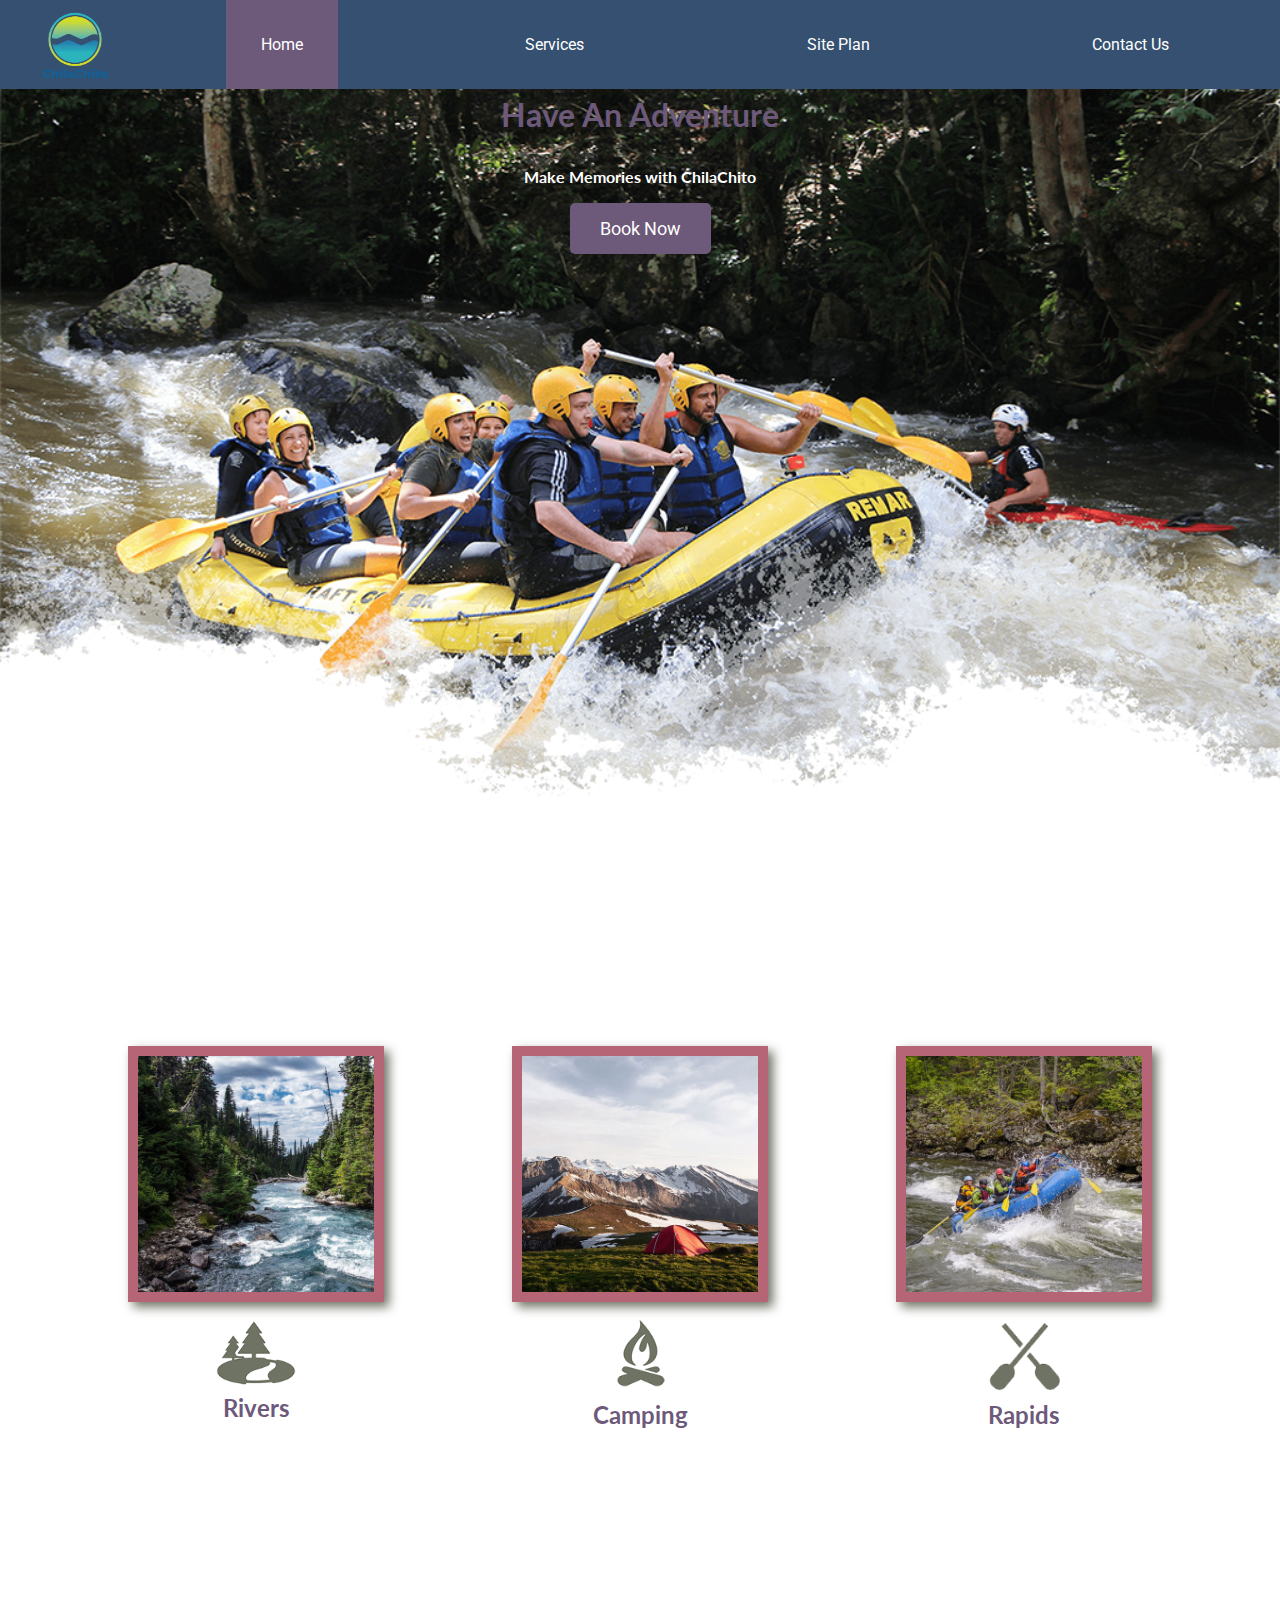
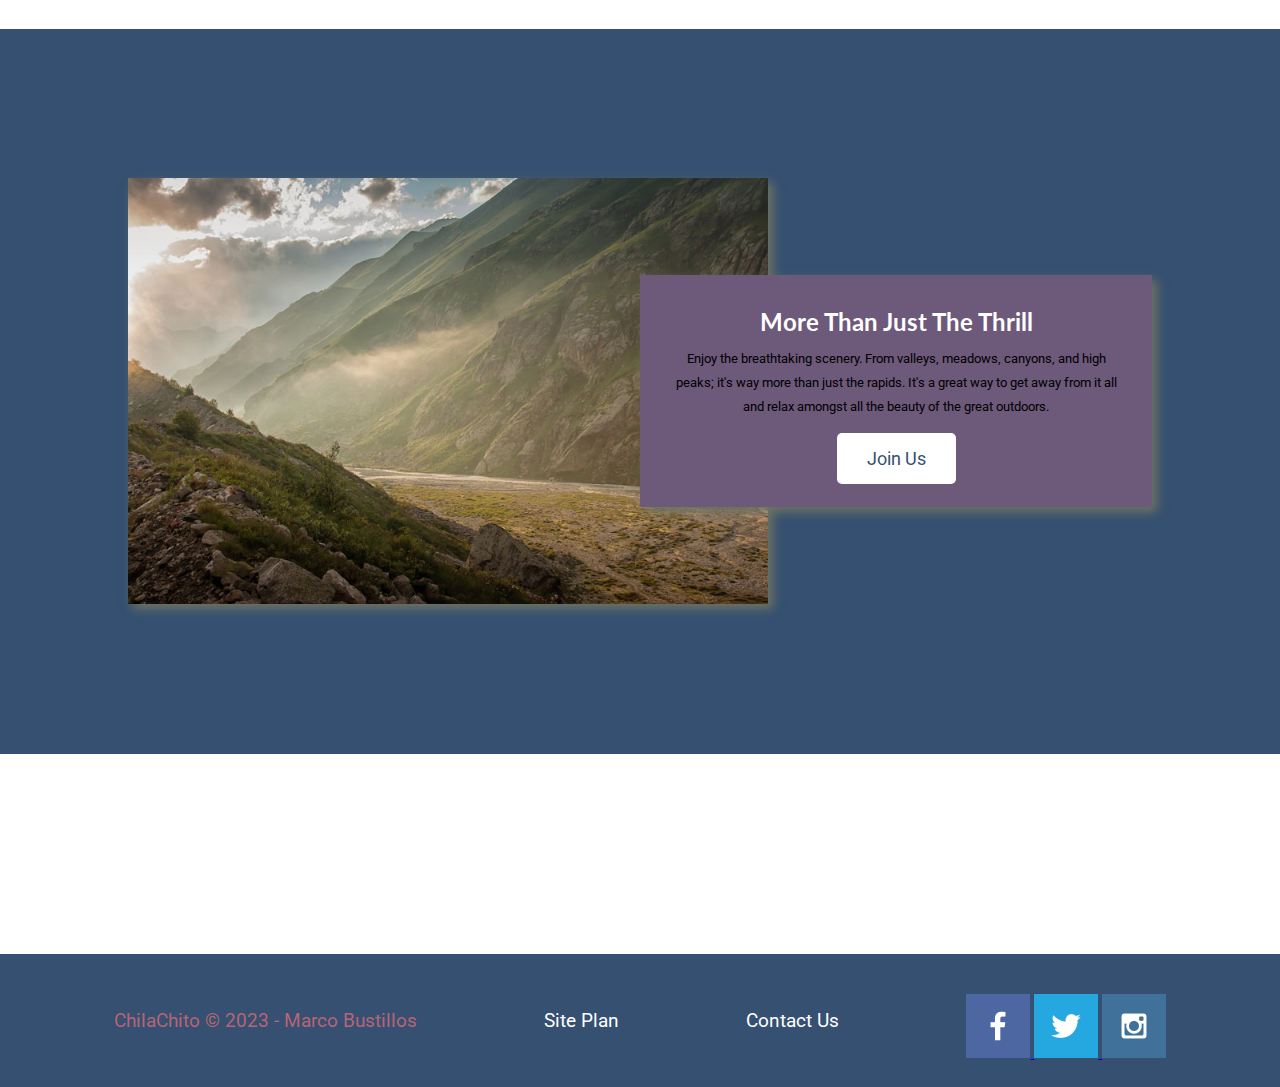
==== commit 8b1bfca6: "WWR Services Page" ====
--- a/wwr/index.html
+++ b/wwr/index.html
@@ -14,7 +14,7 @@
         <img src="img/logo.png" alt="ChilaChito Logo" class="logo">
       </a>
       <nav>
-        <a href="index.html">Home</a>
+        <a href="index.html" class="active">Home</a>
         <a href="services.html">Services</a>
         <a href="site-plan-rafting.html">Site Plan</a>
         <a href="contactus.html">Contact Us</a>
@@ -53,7 +53,7 @@
       <section class="msg">
           <h2>More Than Just The Thrill</h2>
           <p>Enjoy the breathtaking scenery. From valleys, meadows, canyons, and high peaks; it's way more than just the rapids. It's a great way to get away from it all and relax amongst all the beauty of the great outdoors. </p>
-          <a class='join' href="rivers.html">Join Us</a>
+          <a class='join' href="services.html">Join Us</a>
       </section>
   </main>
     <footer>
--- a/wwr/styles/styles.css
+++ b/wwr/styles/styles.css
@@ -44,7 +44,7 @@
   color: #FFFFFF;
   padding: 35px;
 }
-header nav a:hover {
+header nav a:hover, header nav a.active {
   background: #6d597a;
 }
 
@@ -202,6 +202,73 @@
   background: #355070;
 }
 
+.services {
+  background: #fafafa;
+  padding: 40px 10%;
+}
+.services,
+.services * {
+  box-sizing: border-box;
+}
+@media screen and (max-width: 900px) {
+  .services {
+    padding: 40px 10px;
+  }
+}
+.services h1, .services__subtitle {
+  text-align: center;
+}
+.services__subtitle {
+  font-size: 20px;
+  line-height: 2em;
+  margin-top: 30px;
+}
+.services__catalog {
+  display: flex;
+  justify-content: space-around;
+  flex-wrap: wrap;
+  margin-top: 40px;
+  padding-bottom: 40px;
+}
+.services .service__info {
+  width: 30%;
+  background: white;
+  filter: drop-shadow(8px 8px 10px #808080);
+  border-radius: 10px;
+  padding: 30px;
+  transition: 0.3s;
+}
+@media screen and (max-width: 900px) {
+  .services .service__info {
+    margin-top: 20px;
+    width: 45%;
+  }
+}
+@media screen and (max-width: 650px) {
+  .services .service__info {
+    width: 90%;
+  }
+}
+.services .service__info--rivers {
+  transform: rotate(3deg);
+}
+.services .service__info--rapids {
+  transform: rotate(-3deg);
+}
+.services .service__info h2 {
+  text-align: center;
+  margin-top: 15px;
+}
+.services .service__info p {
+  text-align: justify;
+  margin-bottom: 0;
+}
+.services .service__img {
+  display: block;
+  width: 100%;
+  border-radius: inherit;
+}
+
 footer {
   background: #355070;
   padding: 25px 50px;
